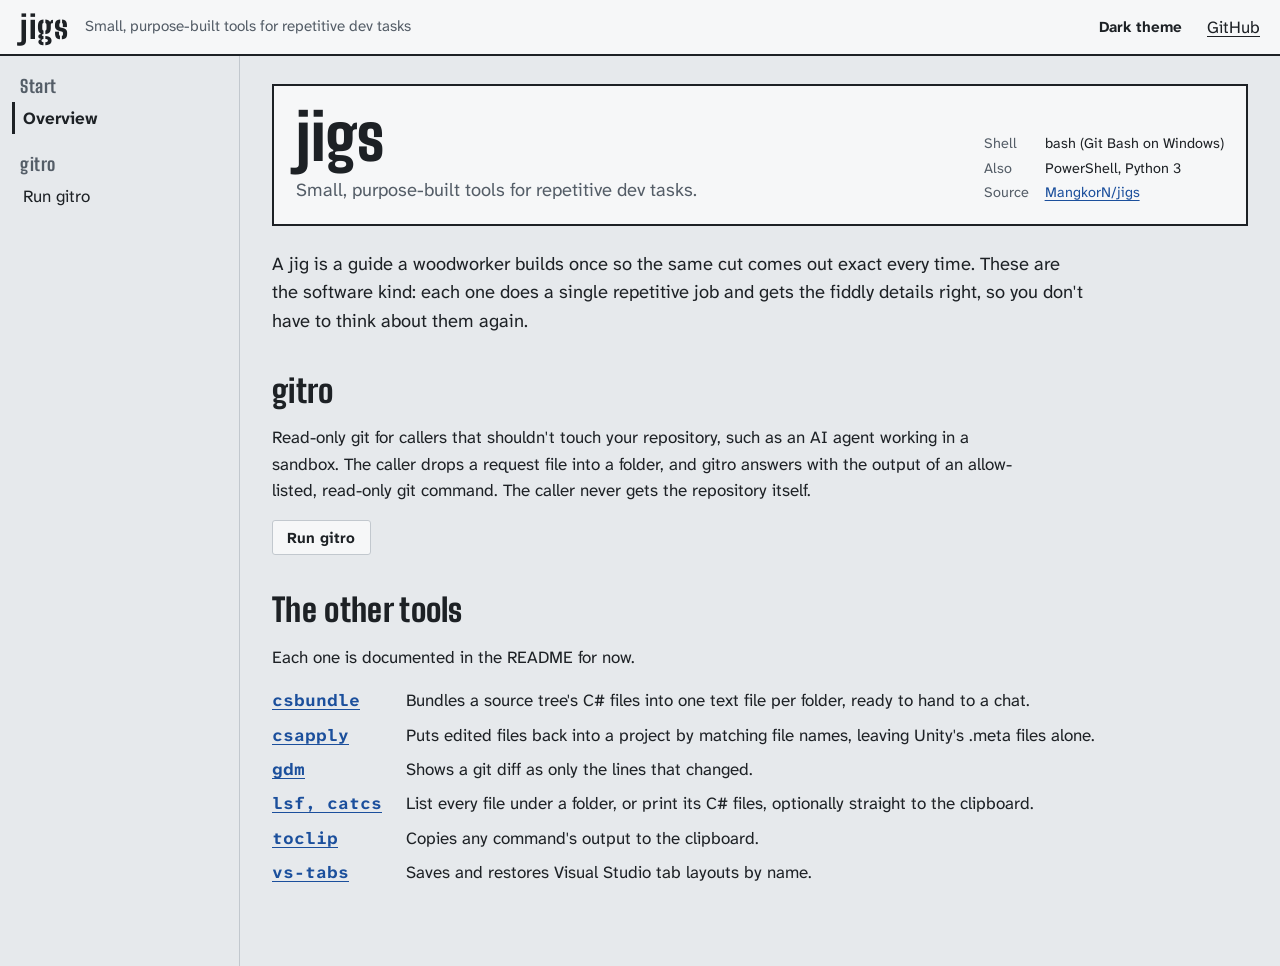
==== site/index.html @ d6199a45 "TEMP: jigs site #1 (gitro serve -k, presence files and gitro list, gitro ui companions for Windows, " ====
<!doctype html>
<html lang="en">
<head>
<meta charset="utf-8">
<meta name="viewport" content="width=device-width, initial-scale=1">
<meta name="robots" content="noindex, nofollow">
<title>jigs</title>
<link rel="stylesheet" href="assets/site.css">
<link rel="stylesheet" href="home.css">
<script src="assets/site.js"></script>
</head>
<body data-page="home">
<main class="page">
    <section class="plate" aria-labelledby="title">
        <div>
            <h1 id="title">jigs</h1>
            <p class="job">Small, purpose-built tools for repetitive dev tasks.</p>
        </div>
        <dl>
            <dt>Shell</dt><dd>bash (Git Bash on Windows)</dd>
            <dt>Also</dt><dd>PowerShell, Python 3</dd>
            <dt>Source</dt><dd><a href="https://github.com/MangkorN/jigs">MangkorN/jigs</a></dd>
        </dl>
    </section>

    <p class="lead">A jig is a guide a woodworker builds once so the same cut comes out exact every time.
        These are the software kind: each one does a single repetitive job and gets the fiddly details right,
        so you don't have to think about them again.</p>

    <h2>gitro</h2>
    <p>Read-only git for callers that shouldn't touch your repository, such as an AI agent working in a sandbox.
        The caller drops a request file into a folder, and gitro answers with the output of an allow-listed,
        read-only git command. The caller never gets the repository itself.</p>
    <p><a class="button" href="run/">Run gitro</a></p>

    <h2>The other tools</h2>
    <p>Each one is documented in the README for now.</p>
    <dl class="tools">
        <dt><a href="https://github.com/MangkorN/jigs#csbundle">csbundle</a></dt>
        <dd>Bundles a source tree's C# files into one text file per folder, ready to hand to a chat.</dd>
        <dt><a href="https://github.com/MangkorN/jigs#csapply">csapply</a></dt>
        <dd>Puts edited files back into a project by matching file names, leaving Unity's .meta files alone.</dd>
        <dt><a href="https://github.com/MangkorN/jigs#gdm">gdm</a></dt>
        <dd>Shows a git diff as only the lines that changed.</dd>
        <dt><a href="https://github.com/MangkorN/jigs#lsf--catcs">lsf, catcs</a></dt>
        <dd>List every file under a folder, or print its C# files, optionally straight to the clipboard.</dd>
        <dt><a href="https://github.com/MangkorN/jigs#toclip">toclip</a></dt>
        <dd>Copies any command's output to the clipboard.</dd>
        <dt><a href="https://github.com/MangkorN/jigs#vs-tabs-powershell">vs-tabs</a></dt>
        <dd>Saves and restores Visual Studio tab layouts by name.</dd>
    </dl>
</main>
</body>
</html>
---- site/assets/site.css ----
/* jigs site: shared styles. Colors follow shop-floor safety signals: green running, yellow attention,
   red stopped or failed, blue actions. Each font family loads on its own, so one failing leaves the others. */

@import url('https://fonts.googleapis.com/css2?family=Big+Shoulders:wght@600..800&display=swap');
@import url('https://fonts.googleapis.com/css2?family=Big+Shoulders+Stencil:wght@800&display=swap');
@import url('https://fonts.googleapis.com/css2?family=Atkinson+Hyperlegible+Next:ital,wght@0,400;0,700;1,400&display=swap');
@import url('https://fonts.googleapis.com/css2?family=Atkinson+Hyperlegible+Mono:wght@400;700&display=swap');

/* THEME ================================================================================================================ */

:root {
    --steel: #e6e9ec;
    --plate: #f6f7f8;
    --ink: #1d2125;
    --ink-soft: #545d67;
    --rule: #c2c8ce;
    --rule-strong: #1d2125;
    --blue: #1b4f9c;
    --blue-soft: #dbe5f4;
    --green: #1e7a4c;
    --green-soft: #d9eee2;
    --yellow: #f2b600;
    --yellow-soft: #fbefc7;
    --red: #b3261e;
    --red-soft: #f6dcda;
    --code-bg: #eceef1;

    --font-display: 'Big Shoulders', 'Arial Narrow', 'Roboto Condensed', sans-serif-condensed, sans-serif;
    --font-stencil: 'Big Shoulders Stencil', var(--font-display);
    --font-text: 'Atkinson Hyperlegible Next', 'Segoe UI', system-ui, sans-serif;
    --font-mono: 'Atkinson Hyperlegible Mono', ui-monospace, Consolas, 'Cascadia Mono', Menlo, monospace;

    --measure: 68ch;
    --rail: 15rem;
    color-scheme: light;
}

:root[data-theme='dark'] {
    --steel: #171b1f;
    --plate: #1f252a;
    --ink: #e2e6ea;
    --ink-soft: #9aa4ae;
    --rule: #343c44;
    --rule-strong: #c9d0d6;
    --blue: #86adf0;
    --blue-soft: #1f2d45;
    --green: #5cc28f;
    --green-soft: #1a3226;
    --yellow: #f7c843;
    --yellow-soft: #3a3115;
    --red: #f07167;
    --red-soft: #3e2120;
    --code-bg: #262d33;
    color-scheme: dark;
}

/* BASE ================================================================================================================= */

*, *::before, *::after { box-sizing: border-box; }

html { -webkit-text-size-adjust: 100%; }

body {
    margin: 0;
    background: var(--steel);
    color: var(--ink);
    font: 17px/1.55 var(--font-text);
}

a { color: var(--blue); text-underline-offset: 0.18em; }
a:hover { text-decoration-thickness: 2px; }

:focus-visible { outline: 2px solid var(--blue); outline-offset: 2px; }

code, kbd, pre, samp { font-family: var(--font-mono); font-size: 0.9em; }

:not(pre) > code {
    background: var(--code-bg);
    border-radius: 3px;
    padding: 0.05em 0.3em;
    overflow-wrap: anywhere;
}

pre {
    background: var(--code-bg);
    border-radius: 3px;
    padding: 0.8rem 1rem;
    overflow-x: auto;
    line-height: 1.45;
}

h1, h2 { font-family: var(--font-display); font-weight: 800; line-height: 1.05; letter-spacing: 0.01em; }
h2 { font-size: 2rem; margin: 2.4rem 0 0.6rem; }
h3 { font-size: 1.1rem; margin: 1.6rem 0 0.4rem; }

p, ul, ol { max-width: var(--measure); }

[hidden] { display: none !important; }

@media (prefers-reduced-motion: reduce) {
    *, *::before, *::after { transition: none !important; animation: none !important; }
}

/* SHELL ================================================================================================================ */

.site-header {
    display: flex;
    align-items: center;
    gap: 1rem;
    padding: 0.6rem 1.25rem;
    border-bottom: 2px solid var(--rule-strong);
    background: var(--plate);
}

.wordmark {
    font: 800 2rem/1 var(--font-stencil);
    color: var(--ink);
    text-decoration: none;
    letter-spacing: 0.02em;
}

.site-header .tagline { color: var(--ink-soft); font-size: 0.95rem; margin: 0; }
.site-header .spacer { flex: 1; }
.site-header a.plain { color: var(--ink); }

.layout {
    display: grid;
    grid-template-columns: var(--rail) minmax(0, 1fr);
    min-height: calc(100vh - 3.4rem);
}

.rail {
    border-right: 1px solid var(--rule);
    padding: 1.25rem 1rem 2rem 1.25rem;
}

.rail h2 {
    font: 700 1.1rem/1.2 var(--font-display);
    color: var(--ink-soft);
    margin: 1.2rem 0 0.3rem;
    letter-spacing: 0.03em;
}
.rail h2:first-child { margin-top: 0; }
.rail ul { list-style: none; margin: 0; padding: 0; }
.rail a {
    display: block;
    padding: 0.2rem 0.5rem;
    margin-left: -0.5rem;
    border-left: 3px solid transparent;
    color: var(--ink);
    text-decoration: none;
}
.rail a:hover { border-left-color: var(--rule); }
.rail a[aria-current='page'] { border-left-color: var(--ink); font-weight: 700; }

.page {
    padding: 1.75rem 2rem 4rem;
    max-width: 72rem;
}

@media (max-width: 860px) {
    .layout { grid-template-columns: minmax(0, 1fr); }
    .rail { border-right: 0; border-bottom: 1px solid var(--rule); padding: 0.75rem 1.25rem; }
    .rail nav { display: flex; flex-wrap: wrap; gap: 0.25rem 1.5rem; }
    .rail h2 { margin: 0; }
    .page { padding: 1.25rem 1.25rem 3rem; }
    .site-header .tagline { display: none; }
}

/* ID PLATE ============================================================================================================= */

/* The equipment plate at the top of each tool page: the name, its job, and where it runs. */
.plate {
    display: grid;
    grid-template-columns: minmax(0, 1fr) auto;
    gap: 1rem 2.5rem;
    align-items: end;
    border: 2px solid var(--rule-strong);
    background: var(--plate);
    padding: 1.1rem 1.4rem 1.2rem;
    margin-bottom: 1.5rem;
}

.plate h1 { font-size: clamp(2.6rem, 6vw, 4rem); margin: 0; }
.plate .job { margin: 0.35rem 0 0; font-size: 1.15rem; color: var(--ink-soft); }

.plate dl {
    display: grid;
    grid-template-columns: auto auto;
    gap: 0.15rem 1rem;
    margin: 0;
    font-size: 0.9rem;
}
.plate dt { color: var(--ink-soft); }
.plate dd { margin: 0; }
.plate dd code { background: none; padding: 0; }

@media (max-width: 640px) {
    .plate { grid-template-columns: minmax(0, 1fr); }
}

/* CONTROLS ============================================================================================================= */

button, .button {
    font: 700 0.95rem/1.2 var(--font-text);
    color: var(--ink);
    background: var(--plate);
    border: 1px solid var(--rule);
    border-radius: 3px;
    padding: 0.45rem 0.9rem;
    cursor: pointer;
    text-decoration: none;
    display: inline-block;
}
button:hover:not(:disabled), .button:hover { border-color: var(--ink-soft); }
button:disabled { opacity: 0.5; cursor: default; }
button.primary { background: var(--blue); border-color: var(--blue); color: var(--plate); }
button.stop { color: var(--red); }
button.quiet { border-color: transparent; background: none; padding-inline: 0.5rem; }
button.quiet:hover:not(:disabled) { border-color: var(--rule); }

input[type='text'] {
    font: 0.95rem/1.3 var(--font-mono);
    color: var(--ink);
    background: var(--steel);
    border: 1px solid var(--rule);
    border-radius: 3px;
    padding: 0.45rem 0.6rem;
    width: 100%;
    min-width: 0;
}
input[type='text']:focus-visible { outline-offset: 0; }

.notice {
    border-left: 4px solid var(--yellow);
    background: var(--yellow-soft);
    padding: 0.7rem 1rem;
    max-width: var(--measure);
}
.notice.error { border-left-color: var(--red); background: var(--red-soft); }
.notice p { margin: 0.2rem 0; }

/* State badges: the shop signal colors, with the state in words so color isn't the only cue. */
.state {
    display: inline-flex;
    align-items: center;
    gap: 0.4rem;
    font-size: 0.85rem;
    font-weight: 700;
    white-space: nowrap;
}
.state::before { content: ''; width: 0.6rem; height: 0.6rem; border-radius: 50%; background: var(--ink-soft); }
.state.running::before { background: var(--green); }
.state.exited::before { background: var(--red); }
.state.attention::before { background: var(--yellow); }
---- site/home.css ----
/* Overview page. */

.lead { font-size: 1.15rem; }

.tools {
    display: grid;
    grid-template-columns: max-content minmax(0, 1fr);
    gap: 0.5rem 1.5rem;
    max-width: 52rem;
}
.tools dt { font-family: var(--font-mono); font-weight: 700; }
.tools dd { margin: 0; }

@media (max-width: 640px) {
    .tools { grid-template-columns: minmax(0, 1fr); gap: 0.1rem; }
    .tools dd { margin-bottom: 0.6rem; }
}
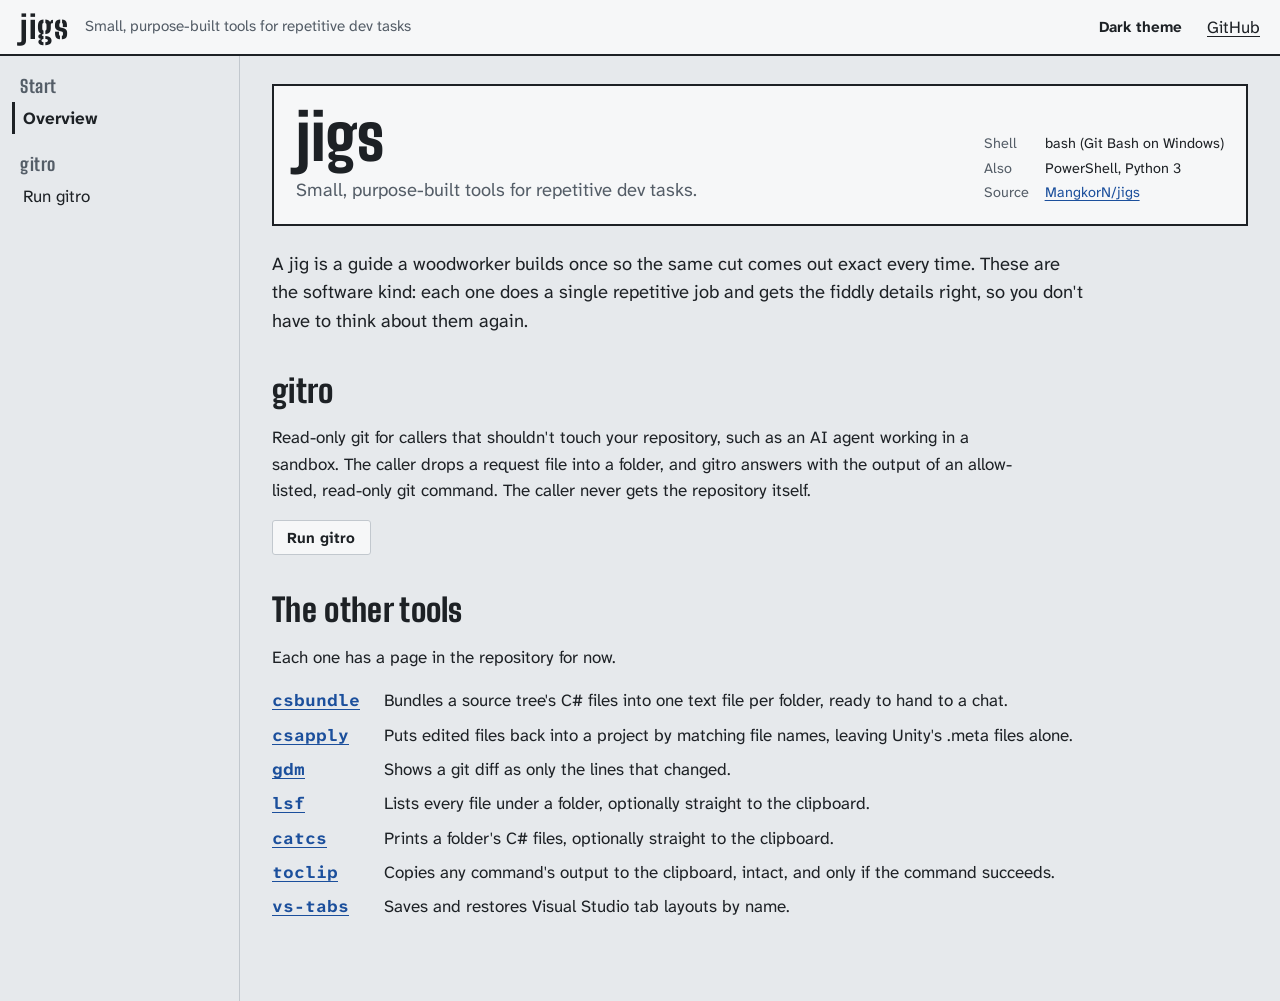
==== commit 4a7f7778: "TEMP: jigs site #4 (gitro caller guide with helpers in bash, Python and PowerShell, toclip vs clip.e" ====
--- a/site/index.html
+++ b/site/index.html
@@ -34,19 +34,21 @@
     <p><a class="button" href="run/">Run gitro</a></p>
 
     <h2>The other tools</h2>
-    <p>Each one is documented in the README for now.</p>
+    <p>Each one has a page in the repository for now.</p>
     <dl class="tools">
-        <dt><a href="https://github.com/MangkorN/jigs#csbundle">csbundle</a></dt>
+        <dt><a href="https://github.com/MangkorN/jigs/blob/main/docs/csbundle.md">csbundle</a></dt>
         <dd>Bundles a source tree's C# files into one text file per folder, ready to hand to a chat.</dd>
-        <dt><a href="https://github.com/MangkorN/jigs#csapply">csapply</a></dt>
+        <dt><a href="https://github.com/MangkorN/jigs/blob/main/docs/csapply.md">csapply</a></dt>
         <dd>Puts edited files back into a project by matching file names, leaving Unity's .meta files alone.</dd>
-        <dt><a href="https://github.com/MangkorN/jigs#gdm">gdm</a></dt>
+        <dt><a href="https://github.com/MangkorN/jigs/blob/main/docs/gdm.md">gdm</a></dt>
         <dd>Shows a git diff as only the lines that changed.</dd>
-        <dt><a href="https://github.com/MangkorN/jigs#lsf--catcs">lsf, catcs</a></dt>
-        <dd>List every file under a folder, or print its C# files, optionally straight to the clipboard.</dd>
-        <dt><a href="https://github.com/MangkorN/jigs#toclip">toclip</a></dt>
-        <dd>Copies any command's output to the clipboard.</dd>
-        <dt><a href="https://github.com/MangkorN/jigs#vs-tabs-powershell">vs-tabs</a></dt>
+        <dt><a href="https://github.com/MangkorN/jigs/blob/main/docs/lsf.md">lsf</a></dt>
+        <dd>Lists every file under a folder, optionally straight to the clipboard.</dd>
+        <dt><a href="https://github.com/MangkorN/jigs/blob/main/docs/catcs.md">catcs</a></dt>
+        <dd>Prints a folder's C# files, optionally straight to the clipboard.</dd>
+        <dt><a href="https://github.com/MangkorN/jigs/blob/main/docs/toclip.md">toclip</a></dt>
+        <dd>Copies any command's output to the clipboard, intact, and only if the command succeeds.</dd>
+        <dt><a href="https://github.com/MangkorN/jigs/blob/main/docs/vs-tabs.md">vs-tabs</a></dt>
         <dd>Saves and restores Visual Studio tab layouts by name.</dd>
     </dl>
 </main>
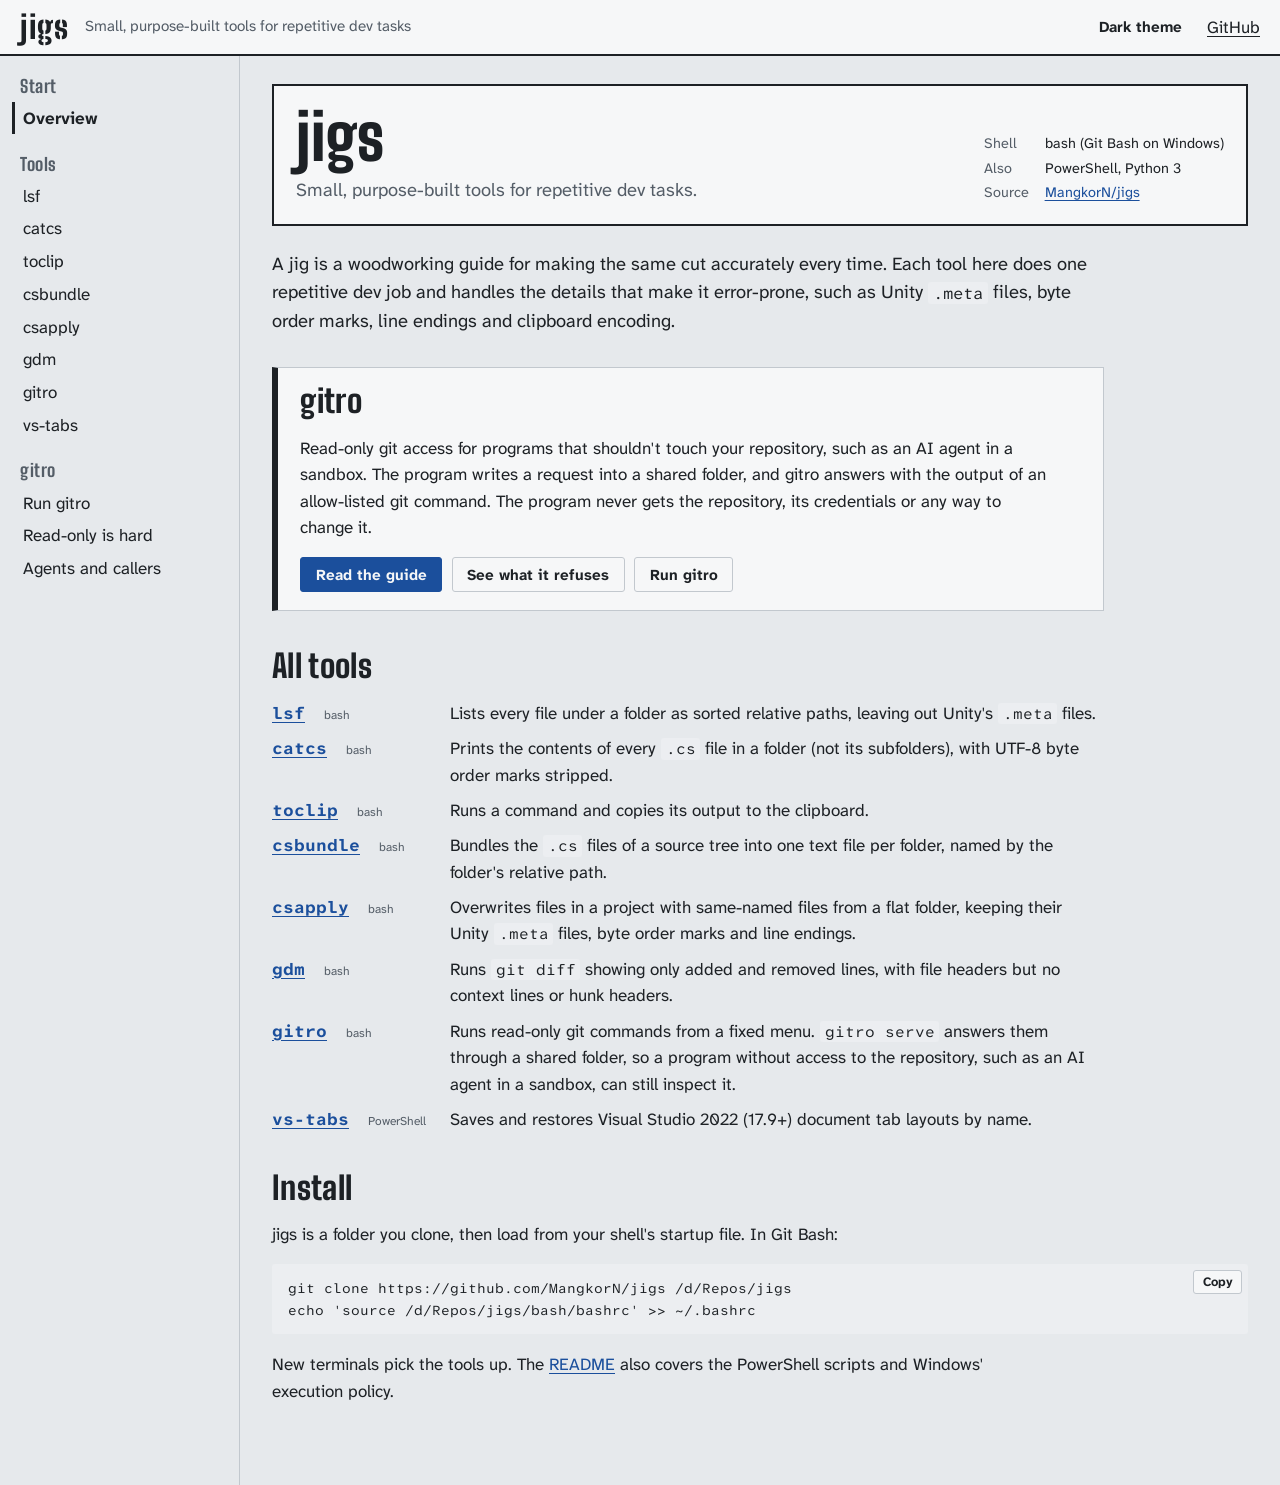
==== commit 95625644: "Add the jigs site with a guide per tool, gitro's Run page and browser companion for Windows, macOS a" ====
--- a/site/index.html
+++ b/site/index.html
@@ -7,6 +7,7 @@
 <title>jigs</title>
 <link rel="stylesheet" href="assets/site.css">
 <link rel="stylesheet" href="home.css">
+<script src="data/docs.js"></script>
 <script src="assets/site.js"></script>
 </head>
 <body data-page="home">
@@ -23,34 +24,48 @@
         </dl>
     </section>
 
-    <p class="lead">A jig is a guide a woodworker builds once so the same cut comes out exact every time.
-        These are the software kind: each one does a single repetitive job and gets the fiddly details right,
-        so you don't have to think about them again.</p>
+    <p class="lead">A jig is a woodworking guide for making the same cut accurately every time. Each tool here does one
+        repetitive dev job and handles the details that make it error-prone, such as Unity <code>.meta</code> files,
+        byte order marks, line endings and clipboard encoding.</p>
 
-    <h2>gitro</h2>
-    <p>Read-only git for callers that shouldn't touch your repository, such as an AI agent working in a sandbox.
-        The caller drops a request file into a folder, and gitro answers with the output of an allow-listed,
-        read-only git command. The caller never gets the repository itself.</p>
-    <p><a class="button" href="run/">Run gitro</a></p>
+    <section class="feature" aria-labelledby="gitro-title">
+        <h2 id="gitro-title">gitro</h2>
+        <p>Read-only git access for programs that shouldn't touch your repository, such as an AI agent in a sandbox.
+            The program writes a request into a shared folder, and gitro answers with the output of an allow-listed
+            git command. The program never gets the repository, its credentials or any way to change it.</p>
+        <p class="actions"><a class="button primary" href="tools/gitro/">Read the guide</a>
+            <a class="button" href="gitro/read-only/">See what it refuses</a>
+            <a class="button" href="run/">Run gitro</a></p>
+    </section>
 
-    <h2>The other tools</h2>
-    <p>Each one has a page in the repository for now.</p>
+    <h2>All tools</h2>
     <dl class="tools">
-        <dt><a href="https://github.com/MangkorN/jigs/blob/main/docs/csbundle.md">csbundle</a></dt>
-        <dd>Bundles a source tree's C# files into one text file per folder, ready to hand to a chat.</dd>
-        <dt><a href="https://github.com/MangkorN/jigs/blob/main/docs/csapply.md">csapply</a></dt>
-        <dd>Puts edited files back into a project by matching file names, leaving Unity's .meta files alone.</dd>
-        <dt><a href="https://github.com/MangkorN/jigs/blob/main/docs/gdm.md">gdm</a></dt>
-        <dd>Shows a git diff as only the lines that changed.</dd>
-        <dt><a href="https://github.com/MangkorN/jigs/blob/main/docs/lsf.md">lsf</a></dt>
-        <dd>Lists every file under a folder, optionally straight to the clipboard.</dd>
-        <dt><a href="https://github.com/MangkorN/jigs/blob/main/docs/catcs.md">catcs</a></dt>
-        <dd>Prints a folder's C# files, optionally straight to the clipboard.</dd>
-        <dt><a href="https://github.com/MangkorN/jigs/blob/main/docs/toclip.md">toclip</a></dt>
-        <dd>Copies any command's output to the clipboard, intact, and only if the command succeeds.</dd>
-        <dt><a href="https://github.com/MangkorN/jigs/blob/main/docs/vs-tabs.md">vs-tabs</a></dt>
-        <dd>Saves and restores Visual Studio tab layouts by name.</dd>
+        <!-- tools:start: written by site/data/make-docs.py from docs/ -->
+        <dt><a href="tools/lsf/">lsf</a> <span class="kind">bash</span></dt>
+        <dd>Lists every file under a folder as sorted relative paths, leaving out Unity's <code>.meta</code> files.</dd>
+        <dt><a href="tools/catcs/">catcs</a> <span class="kind">bash</span></dt>
+        <dd>Prints the contents of every <code>.cs</code> file in a folder (not its subfolders), with UTF-8 byte order marks stripped.</dd>
+        <dt><a href="tools/toclip/">toclip</a> <span class="kind">bash</span></dt>
+        <dd>Runs a command and copies its output to the clipboard.</dd>
+        <dt><a href="tools/csbundle/">csbundle</a> <span class="kind">bash</span></dt>
+        <dd>Bundles the <code>.cs</code> files of a source tree into one text file per folder, named by the folder's relative path.</dd>
+        <dt><a href="tools/csapply/">csapply</a> <span class="kind">bash</span></dt>
+        <dd>Overwrites files in a project with same-named files from a flat folder, keeping their Unity <code>.meta</code> files, byte order marks and line endings.</dd>
+        <dt><a href="tools/gdm/">gdm</a> <span class="kind">bash</span></dt>
+        <dd>Runs <code>git diff</code> showing only added and removed lines, with file headers but no context lines or hunk headers.</dd>
+        <dt><a href="tools/gitro/">gitro</a> <span class="kind">bash</span></dt>
+        <dd>Runs read-only git commands from a fixed menu. <code>gitro serve</code> answers them through a shared folder, so a program without access to the repository, such as an AI agent in a sandbox, can still inspect it.</dd>
+        <dt><a href="tools/vs-tabs/">vs-tabs</a> <span class="kind">PowerShell</span></dt>
+        <dd>Saves and restores Visual Studio 2022 (17.9+) document tab layouts by name.</dd>
+        <!-- tools:end -->
     </dl>
+
+    <h2>Install</h2>
+    <p>jigs is a folder you clone, then load from your shell's startup file. In Git Bash:</p>
+    <pre><code>git clone https://github.com/MangkorN/jigs /d/Repos/jigs
+echo 'source /d/Repos/jigs/bash/bashrc' &gt;&gt; ~/.bashrc</code></pre>
+    <p>New terminals pick the tools up. The <a href="https://github.com/MangkorN/jigs#install">README</a> also covers
+        the PowerShell scripts and Windows' execution policy.</p>
 </main>
 </body>
 </html>
--- a/site/assets/site.css
+++ b/site/assets/site.css
@@ -97,6 +97,25 @@
 
 [hidden] { display: none !important; }
 
+/* A Copy button on the top right of a code block or quote, out of the way until it's wanted. */
+.copyable { position: relative; max-width: 100%; }
+.copyable > pre { padding-right: 4.5rem; }
+.copyable > .copy {
+    position: absolute;
+    top: 0.35rem;
+    right: 0.35rem;
+    font-size: 0.8rem;
+    padding: 0.2rem 0.55rem;
+    background: var(--plate);
+    border-color: var(--rule);
+}
+.copy-buffer { position: fixed; top: -100vh; opacity: 0; }
+
+/* On a narrow screen, code scrolls sideways under the button, so the button gets a strip of its own above the code. */
+@media (max-width: 640px) {
+    .copyable > pre { padding-top: 2.4rem; padding-right: 1rem; }
+}
+
 @media (prefers-reduced-motion: reduce) {
     *, *::before, *::after { transition: none !important; animation: none !important; }
 }
@@ -161,8 +180,13 @@
 @media (max-width: 860px) {
     .layout { grid-template-columns: minmax(0, 1fr); }
     .rail { border-right: 0; border-bottom: 1px solid var(--rule); padding: 0.75rem 1.25rem; }
-    .rail nav { display: flex; flex-wrap: wrap; gap: 0.25rem 1.5rem; }
-    .rail h2 { margin: 0; }
+    /* Each group becomes a row: its name, then its links wrapping beside it. */
+    .rail nav { display: grid; grid-template-columns: max-content minmax(0, 1fr); gap: 0.35rem 1rem; align-items: baseline; }
+    .rail h2 { margin: 0; font-size: 1rem; }
+    .rail ul { display: flex; flex-wrap: wrap; gap: 0.1rem 1rem; }
+    .rail a { margin-left: 0; padding: 0.1rem 0; border-left: 0; border-bottom: 2px solid transparent; }
+    .rail a:hover { border-bottom-color: var(--rule); }
+    .rail a[aria-current='page'] { border-bottom-color: var(--ink); }
     .page { padding: 1.25rem 1.25rem 3rem; }
     .site-header .tagline { display: none; }
 }
@@ -214,7 +238,7 @@
 }
 button:hover:not(:disabled), .button:hover { border-color: var(--ink-soft); }
 button:disabled { opacity: 0.5; cursor: default; }
-button.primary { background: var(--blue); border-color: var(--blue); color: var(--plate); }
+button.primary, .button.primary { background: var(--blue); border-color: var(--blue); color: var(--plate); }
 button.stop { color: var(--red); }
 button.quiet { border-color: transparent; background: none; padding-inline: 0.5rem; }
 button.quiet:hover:not(:disabled) { border-color: var(--rule); }
--- a/site/home.css
+++ b/site/home.css
@@ -2,16 +2,29 @@
 
 .lead { font-size: 1.15rem; }
 
+/* gitro, the tool the site is built around, in a panel of its own. */
+.feature {
+    background: var(--plate);
+    border: 1px solid var(--rule);
+    border-left: 6px solid var(--ink);
+    padding: 0.4rem 1.4rem 1.1rem;
+    margin: 2rem 0;
+    max-width: 52rem;
+}
+.feature h2 { margin-top: 0.6rem; }
+.feature .actions { display: flex; flex-wrap: wrap; gap: 0.6rem; margin-bottom: 0; }
+
 .tools {
     display: grid;
     grid-template-columns: max-content minmax(0, 1fr);
-    gap: 0.5rem 1.5rem;
+    gap: 0.55rem 1.5rem;
     max-width: 52rem;
 }
-.tools dt { font-family: var(--font-mono); font-weight: 700; }
+.tools dt { font-family: var(--font-mono); font-weight: 700; white-space: nowrap; }
+.tools dt .kind { margin-left: 0.5rem; font: 0.75rem/1 var(--font-text); color: var(--ink-soft); }
 .tools dd { margin: 0; }
 
 @media (max-width: 640px) {
     .tools { grid-template-columns: minmax(0, 1fr); gap: 0.1rem; }
-    .tools dd { margin-bottom: 0.6rem; }
+    .tools dd { margin-bottom: 0.7rem; }
 }
